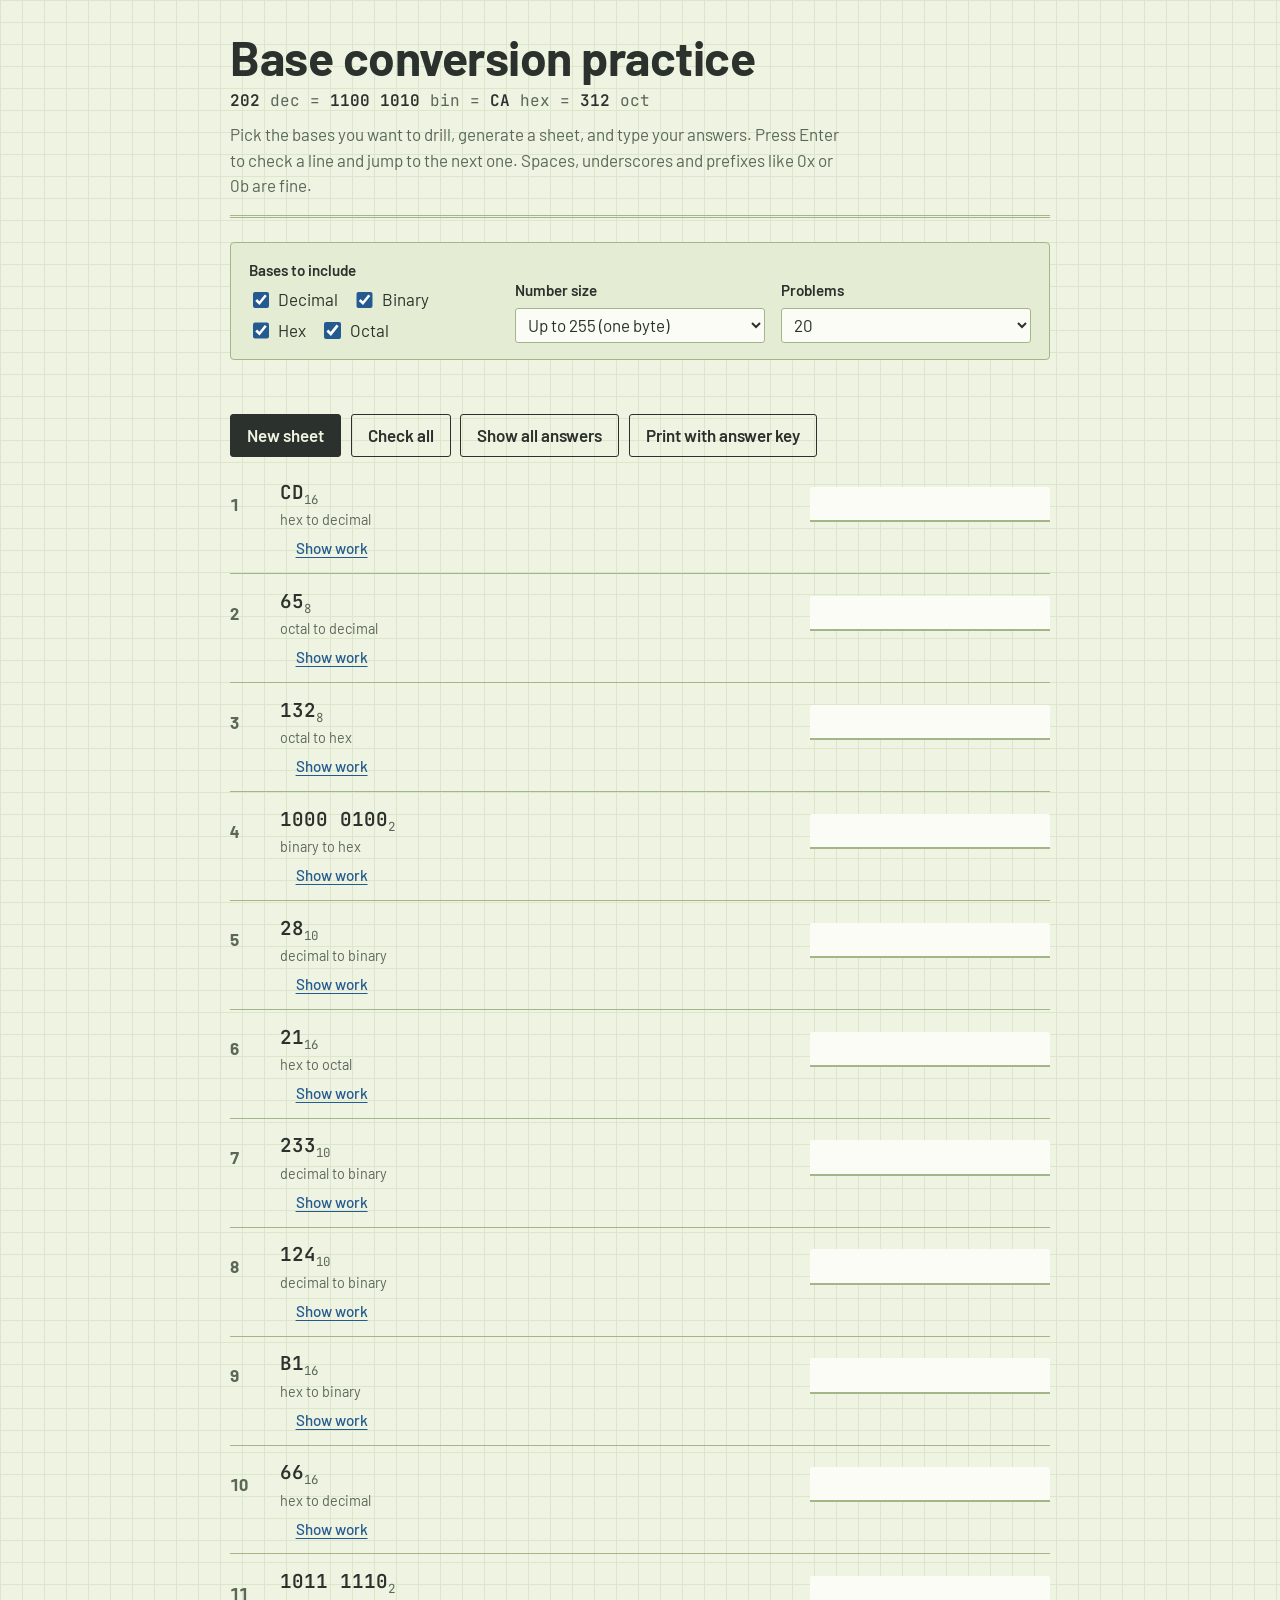
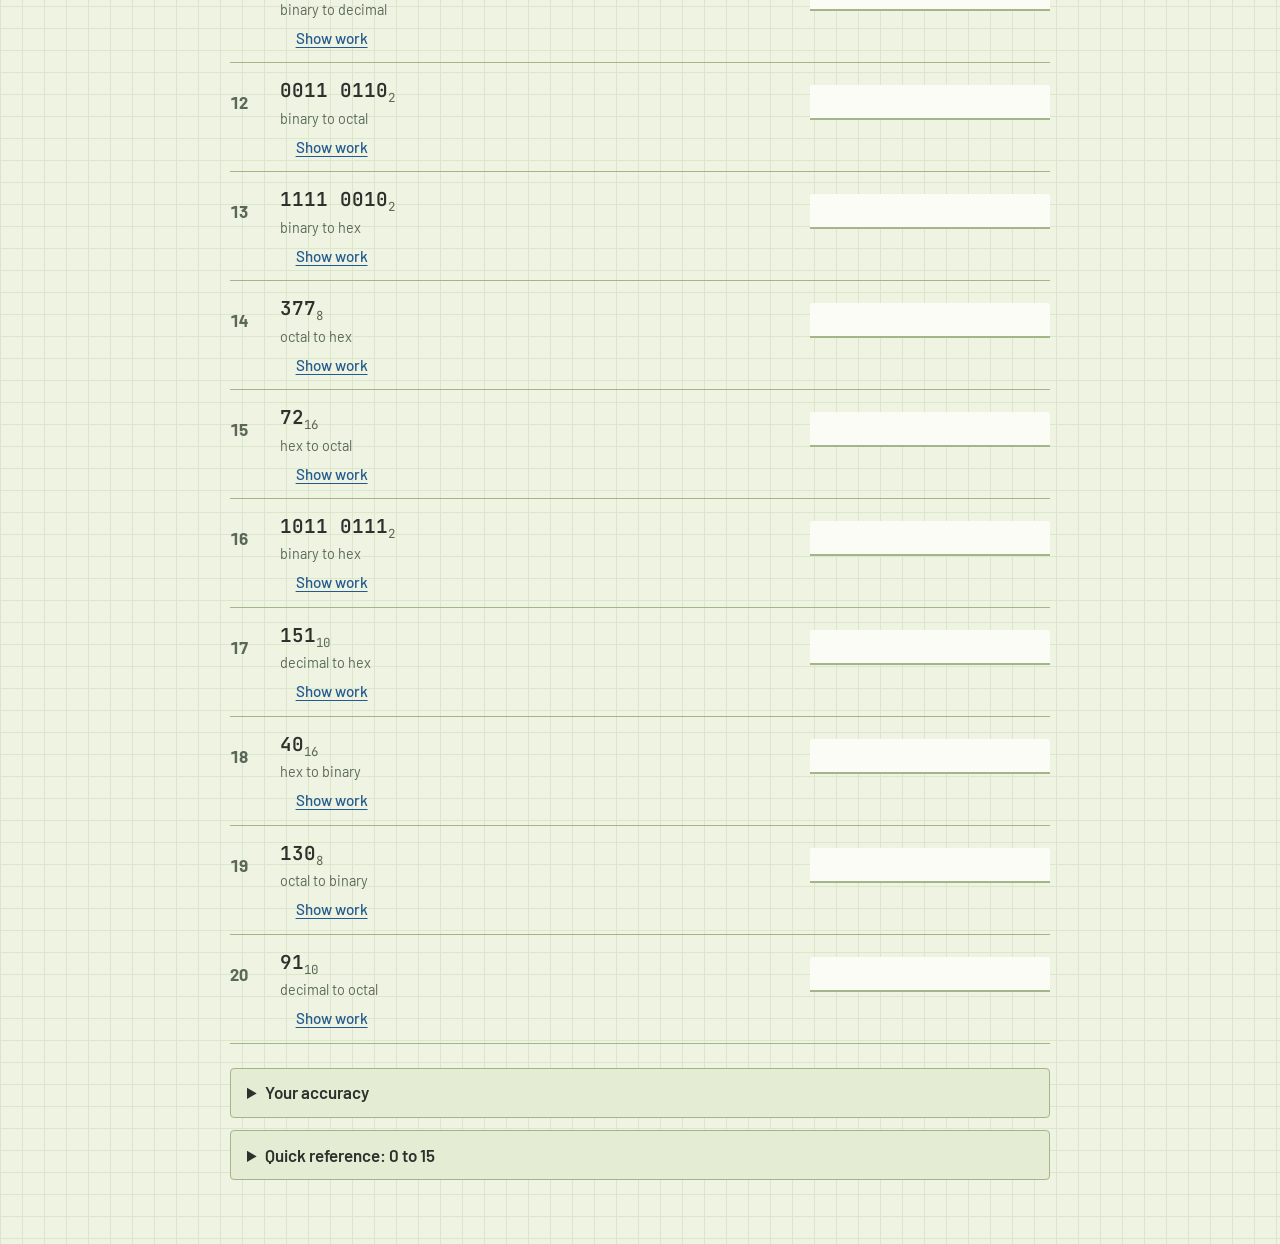
==== index.html @ 4b046d25 "File setup and docs before first deploy" ====
<!doctype html>
<html lang="en">
<head>
<meta charset="utf-8">
<meta name="viewport" content="width=device-width, initial-scale=1, viewport-fit=cover">
<title>Base Conversion Practice</title>
<meta name="description" content="Practice converting numbers between decimal, binary, hexadecimal and octal, with step-by-step worked solutions.">
<meta name="theme-color" content="#EEF3E2" media="(prefers-color-scheme: light)">
<meta name="theme-color" content="#1B221D" media="(prefers-color-scheme: dark)">
<link rel="manifest" href="./manifest.webmanifest">
<link rel="icon" href="./icons/icon.svg" type="image/svg+xml">
<link rel="apple-touch-icon" href="./icons/apple-touch-icon.png">
<meta name="apple-mobile-web-app-capable" content="yes">
<meta name="apple-mobile-web-app-title" content="Bases">
<meta name="apple-mobile-web-app-status-bar-style" content="default">
<link rel="preconnect" href="https://fonts.googleapis.com">
<link rel="preconnect" href="https://fonts.gstatic.com" crossorigin>
<link href="https://fonts.googleapis.com/css2?family=Barlow:wght@400;500;600;700&family=JetBrains+Mono:wght@400;600&display=swap" rel="stylesheet">
<link rel="stylesheet" href="./styles.css">
</head>
<body>
<main>
  <header>
    <h1>Base conversion practice</h1>
    <p class="bases-strip"><b>202</b> dec = <b>1100 1010</b> bin = <b>CA</b> hex = <b>312</b> oct</p>
    <p>Pick the bases you want to drill, generate a sheet, and type your answers. Press Enter to check a line and jump to the next one. Spaces, underscores and prefixes like 0x or 0b are fine.</p>
  </header>

  <section class="controls" aria-label="Sheet settings">
    <fieldset>
      <legend>Bases to include</legend>
      <div class="checks">
        <label><input type="checkbox" name="base" value="dec" checked> Decimal</label>
        <label><input type="checkbox" name="base" value="bin" checked> Binary</label>
        <label><input type="checkbox" name="base" value="hex" checked> Hex</label>
        <label><input type="checkbox" name="base" value="oct" checked> Octal</label>
      </div>
    </fieldset>
    <div>
      <label class="lbl" for="range">Number size</label>
      <select id="range">
        <option value="15">Up to 15 (one hex digit)</option>
        <option value="255" selected>Up to 255 (one byte)</option>
        <option value="4095">Up to 4095 (12 bits)</option>
        <option value="65535">Up to 65535 (two bytes)</option>
      </select>
    </div>
    <div>
      <label class="lbl" for="count">Problems</label>
      <select id="count">
        <option>10</option><option selected>20</option><option>30</option><option>40</option>
      </select>
    </div>
  </section>
  <p class="warn" id="warn" role="alert"></p>

  <div class="actions">
    <button id="newBtn">New sheet</button>
    <button id="checkBtn" class="ghost">Check all</button>
    <button id="revealBtn" class="ghost">Show all answers</button>
    <button id="printBtn" class="ghost">Print with answer key</button>
    <span class="score" id="score" aria-live="polite"></span>
  </div>

  <ol class="sheet" id="sheet"></ol>

  <details id="statsPanel">
    <summary>Your accuracy</summary>
    <p class="tips">Counts your first check on each problem. Stored only on this device.</p>
    <div class="tablewrap"><table id="stats"><thead><tr><th>Conversion</th><th>Correct</th><th>Tried</th><th>Accuracy</th></tr></thead><tbody></tbody></table></div>
    <button id="resetStats" class="ghost small">Reset stats</button>
  </details>

  <details>
    <summary>Quick reference: 0 to 15</summary>
    <div class="tablewrap"><table id="ref"><thead><tr><th>Decimal</th><th>Binary</th><th>Octal</th><th>Hex</th></tr></thead><tbody></tbody></table></div>
    <p class="tips">One hex digit is exactly 4 bits and one octal digit is exactly 3 bits, so binary to hex or octal is just grouping from the right. Anything to decimal is place values added up. Decimal to anything is repeated division, reading the remainders bottom to top.</p>
  </details>

  <section class="key" id="key"><h2>Answer key</h2><ol></ol></section>
</main>
<script src="./app.js"></script>
</body>
</html>
---- styles.css ----
:root{
  --paper:#EEF3E2; --grid:#DCE6CB; --ink:#2B312C; --muted:#5B6858; --red:#B3372C; --blue:#245A8F;
  --field:#FAFCF5; --line:#A3B689; --panel:#E4EDD3;
  box-sizing:border-box;
  padding-top:env(safe-area-inset-top,0px);
  padding-bottom:env(safe-area-inset-bottom,0px);
}
@media (prefers-color-scheme:dark){
  :root:not([data-theme="light"]){
    --paper:#1B221D; --grid:#232C26; --ink:#E2E8DA; --muted:#9BA996; --red:#EE8276; --blue:#91BCE8;
    --field:#212A24; --line:#4B5C4D; --panel:#222B25;
  }
}
:root[data-theme="dark"]{
  --paper:#1B221D; --grid:#232C26; --ink:#E2E8DA; --muted:#9BA996; --red:#EE8276; --blue:#91BCE8;
  --field:#212A24; --line:#4B5C4D; --panel:#222B25;
}
html{scroll-padding-top:env(safe-area-inset-top,0px)}
*,*::before,*::after{box-sizing:inherit}
body{
  margin:0; color:var(--ink); background-color:var(--paper);
  background-image:linear-gradient(var(--grid) 1px,transparent 1px),linear-gradient(90deg,var(--grid) 1px,transparent 1px);
  background-size:22px 22px;
  font-family:Barlow,"Helvetica Neue",Arial,sans-serif; font-size:17px; line-height:1.5;
}
main{max-width:860px; margin:0 auto; padding:2rem 1.25rem 4rem}
header{border-bottom:3px double var(--line); padding-bottom:1rem; margin-bottom:1.5rem}
h1{font-size:clamp(2rem,6vw,3rem); line-height:1.05; margin:0 0 .4rem; font-weight:700; letter-spacing:-.01em}
.bases-strip{font-family:"JetBrains Mono",Consolas,monospace; font-size:1rem; color:var(--muted); margin:0 0 .6rem; overflow-x:auto; white-space:nowrap}
.bases-strip b{color:var(--ink); font-weight:600}
header p{margin:0; max-width:62ch; color:var(--muted)}

.controls{background:var(--panel); border:1px solid var(--line); border-radius:4px; padding:1rem 1.1rem; display:grid; gap:1rem; grid-template-columns:repeat(auto-fit,minmax(190px,1fr)); align-items:end}
fieldset{border:0; margin:0; padding:0; min-width:0}
legend,.lbl{font-weight:600; font-size:.95rem; margin-bottom:.35rem; display:block; padding:0}
.checks{display:flex; flex-wrap:wrap; gap:.3rem .9rem}
.checks label{display:flex; align-items:center; gap:.35rem; cursor:pointer}
input[type=checkbox]{accent-color:var(--blue); width:1.05rem; height:1.05rem}
select{font:inherit; color:var(--ink); background:var(--field); border:1px solid var(--line); border-radius:3px; padding:.35rem .5rem; width:100%}
button{font:inherit; font-weight:600; cursor:pointer; border-radius:3px; padding:.5rem 1rem; border:1.5px solid var(--ink); background:var(--ink); color:var(--paper)}
button.ghost{background:transparent; color:var(--ink)}
button.small{padding:.3rem .8rem; font-size:.9rem; margin-top:.8rem}
button:focus-visible,input:focus-visible,select:focus-visible,summary:focus-visible{outline:2.5px solid var(--blue); outline-offset:2px}
.actions{display:flex; flex-wrap:wrap; gap:.6rem; margin:1.25rem 0 .5rem; align-items:center}
.score{margin-left:auto; font-weight:600; font-size:1.1rem}
.warn{color:var(--red); font-weight:600; min-height:1.5em; margin:.5rem 0 0}

ol.sheet{list-style:none; margin:.5rem 0 0; padding:0}
.prob{display:grid; grid-template-columns:2.2rem minmax(0,1fr) minmax(9rem,15rem); gap:.4rem .9rem; align-items:center; padding:.8rem 0; border-bottom:1px solid var(--line)}
.num{font-weight:700; color:var(--muted); font-variant-numeric:tabular-nums}
.q{min-width:0}
.val{font-family:"JetBrains Mono",Consolas,monospace; font-size:1.2rem; font-weight:600; word-break:break-all}
.val sub{font-size:.65em; color:var(--muted); font-weight:400}
.dir{display:block; font-size:.9rem; color:var(--muted)}
.ans input{width:100%; font-family:"JetBrains Mono",Consolas,monospace; font-size:1.05rem; color:var(--ink); background:var(--field); border:none; border-bottom:2px solid var(--line); padding:.35rem .4rem; border-radius:2px 2px 0 0}
.ans input.ok{border-bottom-color:var(--blue)}
.ans input.bad{border-bottom-color:var(--red)}
.below{grid-column:2 / -1; display:flex; flex-wrap:wrap; gap:.25rem 1rem; align-items:baseline}
.result{font-weight:600; font-size:.95rem}
.result.ok{color:var(--blue)}
.result.bad{color:var(--red)}
.mono{font-family:"JetBrains Mono",Consolas,monospace}
.worklink{background:none; border:none; color:var(--blue); padding:0; font-weight:500; font-size:.95rem; text-decoration:underline; text-underline-offset:3px}
.work{grid-column:2 / -1; font-family:"JetBrains Mono",Consolas,monospace; font-size:.88rem; line-height:1.7; background:var(--field); border-left:3px solid var(--blue); padding:.6rem .8rem; overflow-x:auto; white-space:nowrap}
.work p{margin:0}
.work .note{font-family:Barlow,sans-serif; font-size:.95rem; white-space:normal; color:var(--muted)}
.work .res{font-weight:600; color:var(--ink)}
.sr{position:absolute; width:1px; height:1px; overflow:hidden; clip:rect(0 0 0 0); white-space:nowrap}

details{margin-top:1.5rem; border:1px solid var(--line); border-radius:4px; background:var(--panel); padding:.7rem 1rem}
details + details{margin-top:.8rem}
summary{cursor:pointer; font-weight:600}
.tablewrap{overflow-x:auto; margin-top:.7rem}
table{border-collapse:collapse; font-family:"JetBrains Mono",Consolas,monospace; font-size:.9rem; min-width:100%}
th,td{padding:.25rem .8rem; text-align:right; border-bottom:1px solid var(--line)}
th:first-child,td:first-child{text-align:left}
#ref th:first-child,#ref td:first-child{text-align:right}
th{font-family:Barlow,sans-serif; font-weight:600}
td.empty{text-align:left; font-family:Barlow,sans-serif; color:var(--muted)}
.tips{font-size:.95rem; color:var(--muted); margin:.8rem 0 0; max-width:68ch}

.key{display:none}
@media (max-width:560px){
  .prob{grid-template-columns:2rem minmax(0,1fr)}
  .ans{grid-column:2}
  .score{margin-left:0; width:100%}
}
@media print{
  :root{padding:0}
  body{background:#fff; color:#000; font-size:12pt}
  .controls,.actions,.below,.work,details,.warn{display:none!important}
  main{padding:0; max-width:none}
  .prob{border-bottom:1px solid #999; padding:.55rem 0; break-inside:avoid}
  .ans input{border:none; border-bottom:1px solid #000; background:none; color:transparent}
  .key{display:block; break-before:page}
  .key ol{columns:2; font-family:"JetBrains Mono",Consolas,monospace; font-size:10pt}
}
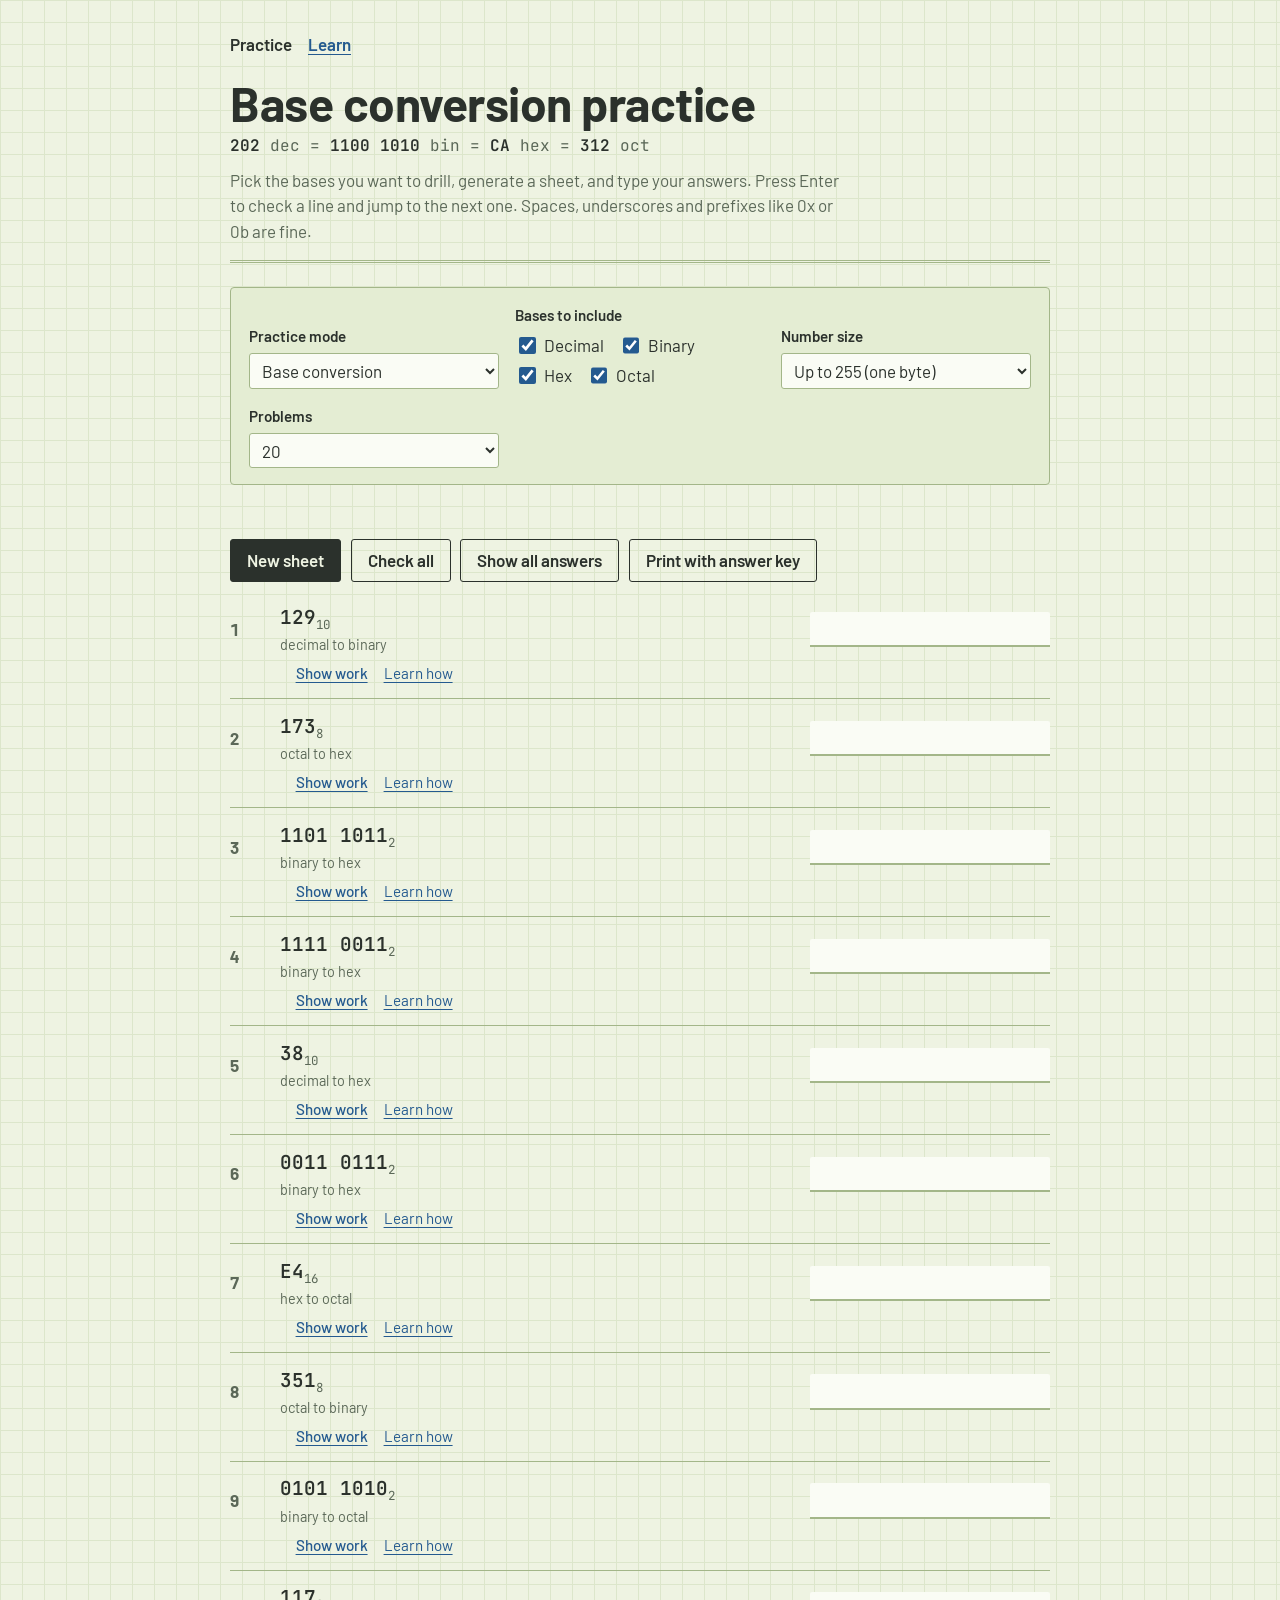
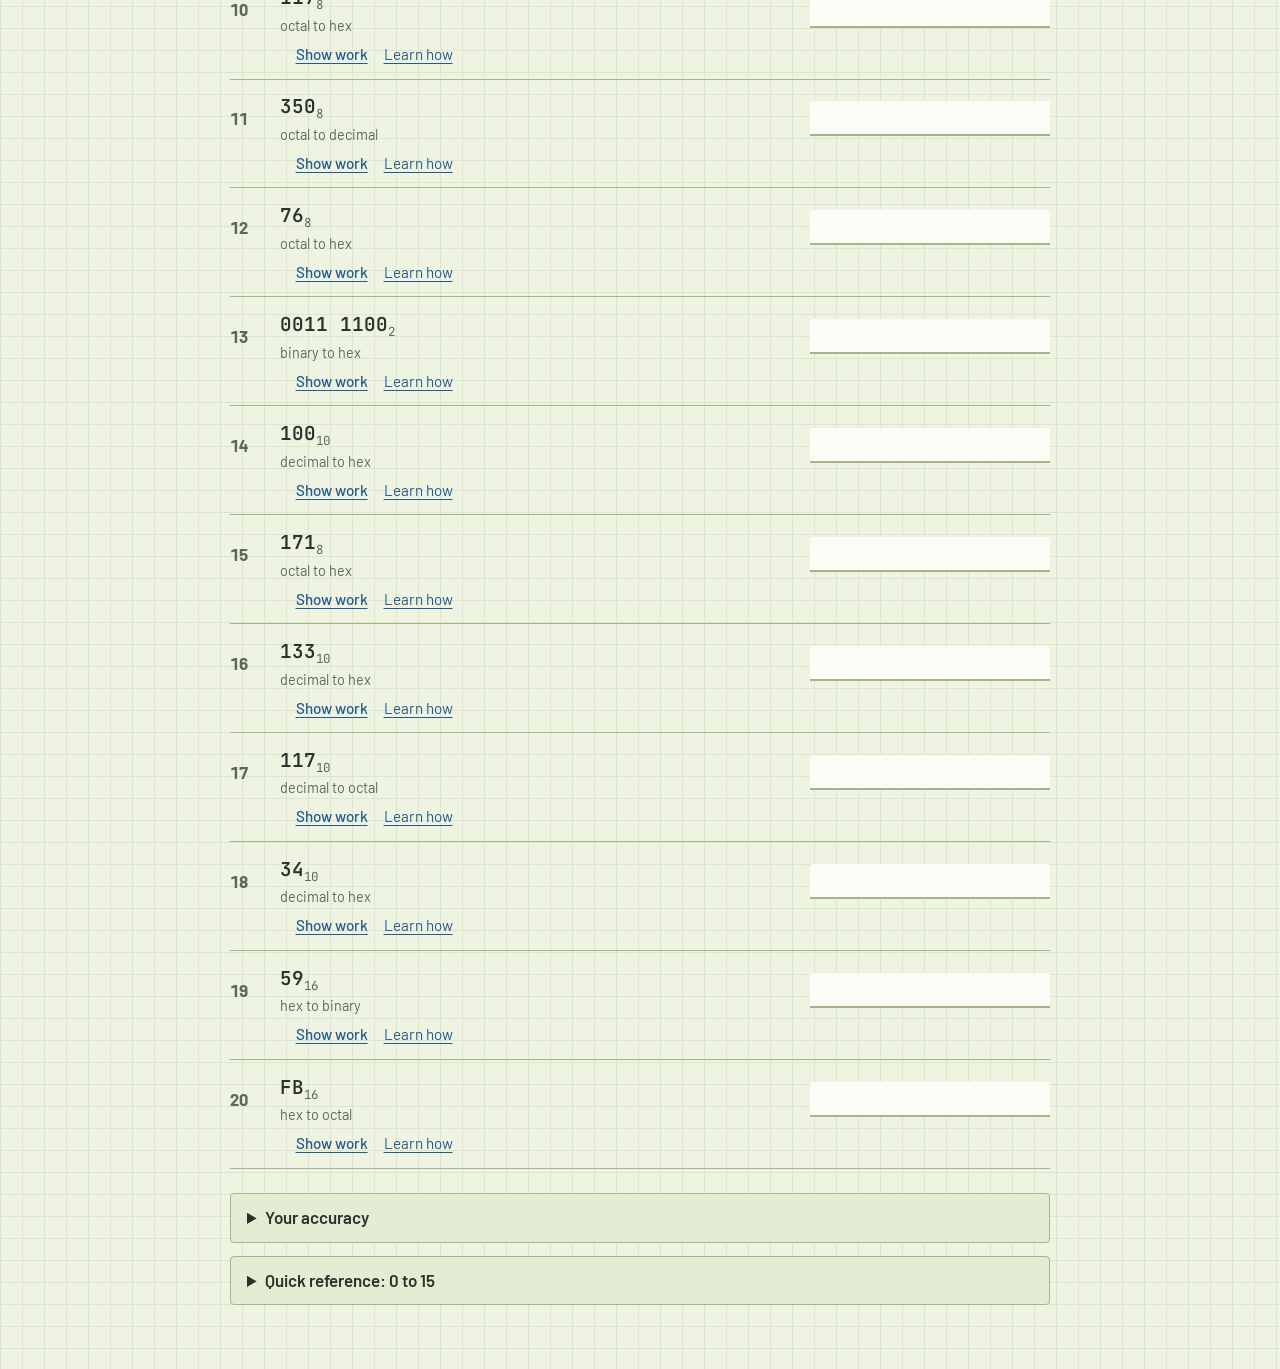
==== commit 0b42e3d2: "Test Branch GIP var" ====
--- a/index.html
+++ b/index.html
@@ -20,6 +20,7 @@
 </head>
 <body>
 <main>
+  <nav aria-label="Primary"><a href="./index.html" aria-current="page">Practice</a><a href="./learn.html">Learn</a></nav>
   <header>
     <h1>Base conversion practice</h1>
     <p class="bases-strip"><b>202</b> dec = <b>1100 1010</b> bin = <b>CA</b> hex = <b>312</b> oct</p>
@@ -27,30 +28,8 @@
   </header>
 
   <section class="controls" aria-label="Sheet settings">
-    <fieldset>
-      <legend>Bases to include</legend>
-      <div class="checks">
-        <label><input type="checkbox" name="base" value="dec" checked> Decimal</label>
-        <label><input type="checkbox" name="base" value="bin" checked> Binary</label>
-        <label><input type="checkbox" name="base" value="hex" checked> Hex</label>
-        <label><input type="checkbox" name="base" value="oct" checked> Octal</label>
-      </div>
-    </fieldset>
-    <div>
-      <label class="lbl" for="range">Number size</label>
-      <select id="range">
-        <option value="15">Up to 15 (one hex digit)</option>
-        <option value="255" selected>Up to 255 (one byte)</option>
-        <option value="4095">Up to 4095 (12 bits)</option>
-        <option value="65535">Up to 65535 (two bytes)</option>
-      </select>
-    </div>
-    <div>
-      <label class="lbl" for="count">Problems</label>
-      <select id="count">
-        <option>10</option><option selected>20</option><option>30</option><option>40</option>
-      </select>
-    </div>
+    <div><label class="lbl" for="mode">Practice mode</label><select id="mode"><option value="base">Base conversion</option><option value="signed">Signed integers</option><option value="float">Floating point</option></select></div>
+    <div id="modeOptions" class="mode-options"></div>
   </section>
   <p class="warn" id="warn" role="alert"></p>
 
@@ -79,6 +58,6 @@
 
   <section class="key" id="key"><h2>Answer key</h2><ol></ol></section>
 </main>
-<script src="./app.js"></script>
+<script type="module" src="./js/app.js"></script>
 </body>
 </html>
--- a/styles.css
+++ b/styles.css
@@ -24,6 +24,9 @@
   font-family:Barlow,"Helvetica Neue",Arial,sans-serif; font-size:17px; line-height:1.5;
 }
 main{max-width:860px; margin:0 auto; padding:2rem 1.25rem 4rem}
+nav{display:flex; gap:1rem; margin-bottom:1.25rem; font-weight:600}
+nav a,.learnlink{color:var(--blue); text-underline-offset:3px}
+nav a[aria-current="page"]{color:var(--ink); text-decoration:none}
 header{border-bottom:3px double var(--line); padding-bottom:1rem; margin-bottom:1.5rem}
 h1{font-size:clamp(2rem,6vw,3rem); line-height:1.05; margin:0 0 .4rem; font-weight:700; letter-spacing:-.01em}
 .bases-strip{font-family:"JetBrains Mono",Consolas,monospace; font-size:1rem; color:var(--muted); margin:0 0 .6rem; overflow-x:auto; white-space:nowrap}
@@ -31,6 +34,7 @@
 header p{margin:0; max-width:62ch; color:var(--muted)}
 
 .controls{background:var(--panel); border:1px solid var(--line); border-radius:4px; padding:1rem 1.1rem; display:grid; gap:1rem; grid-template-columns:repeat(auto-fit,minmax(190px,1fr)); align-items:end}
+.mode-options{display:contents}
 fieldset{border:0; margin:0; padding:0; min-width:0}
 legend,.lbl{font-weight:600; font-size:.95rem; margin-bottom:.35rem; display:block; padding:0}
 .checks{display:flex; flex-wrap:wrap; gap:.3rem .9rem}
@@ -53,9 +57,13 @@
 .val sub{font-size:.65em; color:var(--muted); font-weight:400}
 .dir{display:block; font-size:.9rem; color:var(--muted)}
 .ans input{width:100%; font-family:"JetBrains Mono",Consolas,monospace; font-size:1.05rem; color:var(--ink); background:var(--field); border:none; border-bottom:2px solid var(--line); padding:.35rem .4rem; border-radius:2px 2px 0 0}
+.split-fields{display:flex; gap:.35rem}
+.split-fields label{min-width:0; flex:1}
+.split-fields label span{display:block; color:var(--muted); font-size:.75rem; font-family:Barlow,sans-serif}
 .ans input.ok{border-bottom-color:var(--blue)}
 .ans input.bad{border-bottom-color:var(--red)}
 .below{grid-column:2 / -1; display:flex; flex-wrap:wrap; gap:.25rem 1rem; align-items:baseline}
+.learnlink{font-size:.95rem}
 .result{font-weight:600; font-size:.95rem}
 .result.ok{color:var(--blue)}
 .result.bad{color:var(--red)}
@@ -77,13 +85,25 @@
 #ref th:first-child,#ref td:first-child{text-align:right}
 th{font-family:Barlow,sans-serif; font-weight:600}
 td.empty{text-align:left; font-family:Barlow,sans-serif; color:var(--muted)}
+tr.group th{background:var(--panel); color:var(--blue); text-align:left; padding-top:.65rem}
 .tips{font-size:.95rem; color:var(--muted); margin:.8rem 0 0; max-width:68ch}
+
+.toc{border:1px solid var(--line); background:var(--panel); padding:.8rem 1rem; margin-bottom:1.5rem}
+.toc ol{columns:2; margin:.35rem 0 0; padding-left:1.4rem}
+.toc li{padding:.1rem 0}
+article{border-bottom:1px solid var(--line); padding:1rem 0 1.5rem; max-width:72ch}
+article h2{margin:0 0 .35rem; font-size:1.45rem}
+article p{max-width:68ch}
+.example{background:var(--field); border-left:3px solid var(--blue); padding:.7rem .9rem; margin-top:.8rem; overflow-x:auto}
+.example strong{display:block; font-family:Barlow,sans-serif; margin-bottom:.25rem}
+.example .learnlink{display:inline-block; margin-top:.5rem}
 
 .key{display:none}
 @media (max-width:560px){
   .prob{grid-template-columns:2rem minmax(0,1fr)}
   .ans{grid-column:2}
   .score{margin-left:0; width:100%}
+  .toc ol{columns:1}
 }
 @media print{
   :root{padding:0}
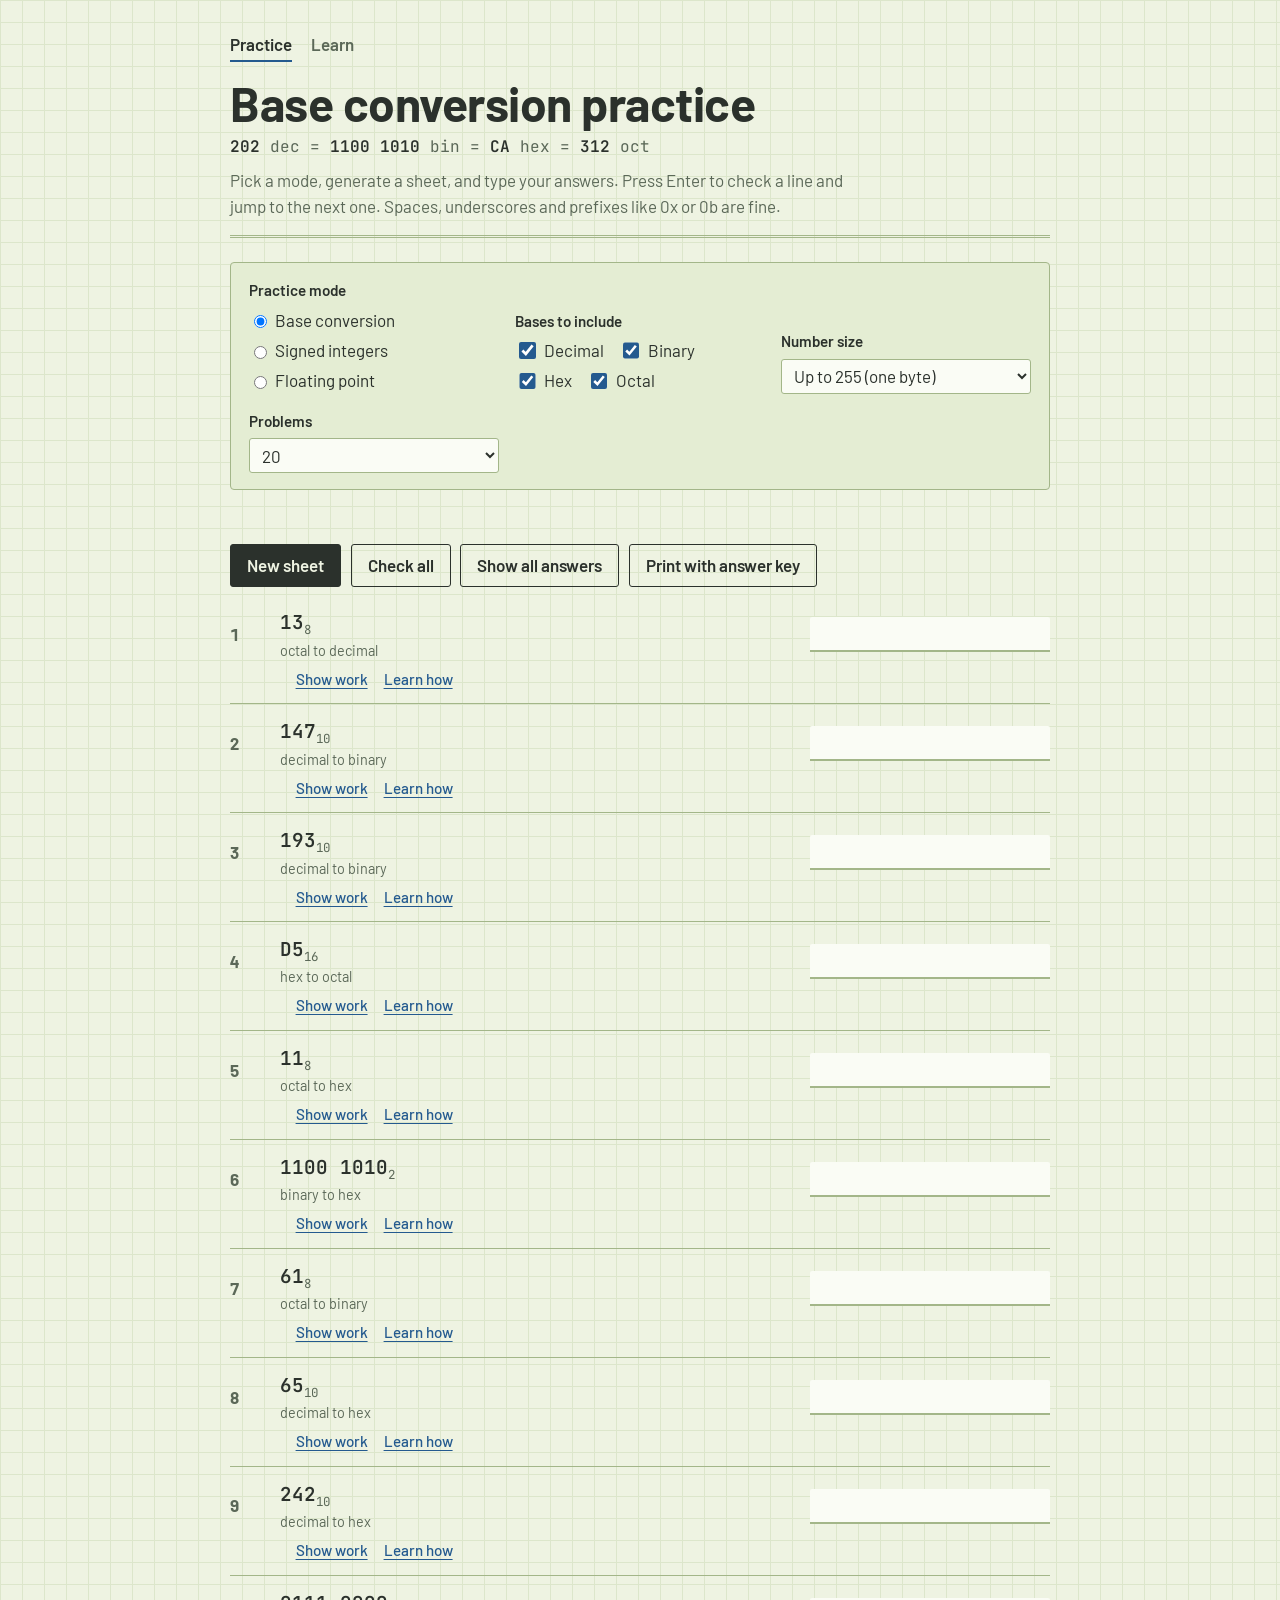
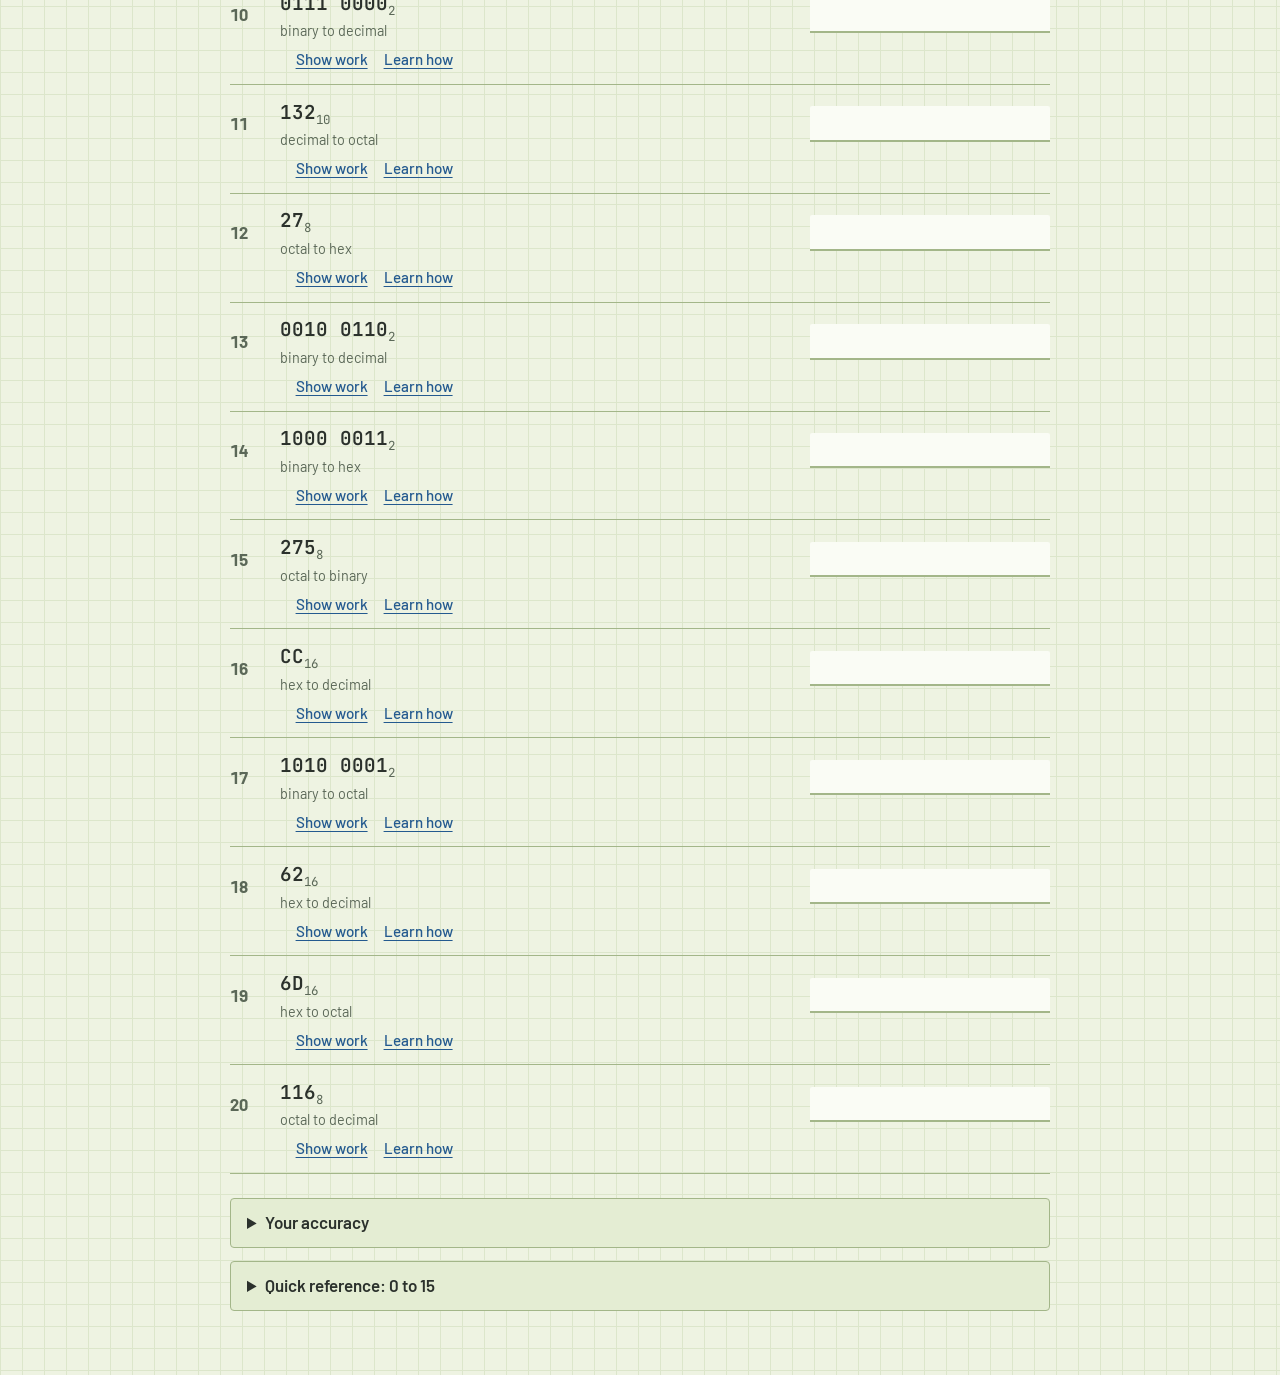
==== commit 4d2d2ad2: "Lessons and signed numbers added, + test" ====
--- a/index.html
+++ b/index.html
@@ -4,7 +4,7 @@
 <meta charset="utf-8">
 <meta name="viewport" content="width=device-width, initial-scale=1, viewport-fit=cover">
 <title>Base Conversion Practice</title>
-<meta name="description" content="Practice converting numbers between decimal, binary, hexadecimal and octal, with step-by-step worked solutions.">
+<meta name="description" content="Practice converting numbers between decimal, binary, hexadecimal and octal, signed integers, and IEEE 754 floating point, with step-by-step worked solutions.">
 <meta name="theme-color" content="#EEF3E2" media="(prefers-color-scheme: light)">
 <meta name="theme-color" content="#1B221D" media="(prefers-color-scheme: dark)">
 <link rel="manifest" href="./manifest.webmanifest">
@@ -20,16 +20,25 @@
 </head>
 <body>
 <main>
-  <nav aria-label="Primary"><a href="./index.html" aria-current="page">Practice</a><a href="./learn.html">Learn</a></nav>
+  <nav class="sitenav" aria-label="Site">
+    <a href="./index.html" aria-current="page">Practice</a>
+    <a href="./learn.html">Learn</a>
+  </nav>
   <header>
     <h1>Base conversion practice</h1>
     <p class="bases-strip"><b>202</b> dec = <b>1100 1010</b> bin = <b>CA</b> hex = <b>312</b> oct</p>
-    <p>Pick the bases you want to drill, generate a sheet, and type your answers. Press Enter to check a line and jump to the next one. Spaces, underscores and prefixes like 0x or 0b are fine.</p>
+    <p>Pick a mode, generate a sheet, and type your answers. Press Enter to check a line and jump to the next one. Spaces, underscores and prefixes like 0x or 0b are fine.</p>
   </header>
 
   <section class="controls" aria-label="Sheet settings">
-    <div><label class="lbl" for="mode">Practice mode</label><select id="mode"><option value="base">Base conversion</option><option value="signed">Signed integers</option><option value="float">Floating point</option></select></div>
-    <div id="modeOptions" class="mode-options"></div>
+    <div class="mode-select" id="modeSelect"></div>
+    <div class="mode-options" id="modeOptions"></div>
+    <div>
+      <label class="lbl" for="count">Problems</label>
+      <select id="count">
+        <option>10</option><option selected>20</option><option>30</option><option>40</option>
+      </select>
+    </div>
   </section>
   <p class="warn" id="warn" role="alert"></p>
 
--- a/styles.css
+++ b/styles.css
@@ -24,9 +24,10 @@
   font-family:Barlow,"Helvetica Neue",Arial,sans-serif; font-size:17px; line-height:1.5;
 }
 main{max-width:860px; margin:0 auto; padding:2rem 1.25rem 4rem}
-nav{display:flex; gap:1rem; margin-bottom:1.25rem; font-weight:600}
-nav a,.learnlink{color:var(--blue); text-underline-offset:3px}
-nav a[aria-current="page"]{color:var(--ink); text-decoration:none}
+.sitenav{display:flex; gap:1.2rem; margin-bottom:1rem; font-weight:600}
+.sitenav a{color:var(--muted); text-decoration:none; padding-bottom:.15rem; border-bottom:2px solid transparent}
+.sitenav a[aria-current="page"]{color:var(--ink); border-bottom-color:var(--blue)}
+.sitenav a:hover{color:var(--ink)}
 header{border-bottom:3px double var(--line); padding-bottom:1rem; margin-bottom:1.5rem}
 h1{font-size:clamp(2rem,6vw,3rem); line-height:1.05; margin:0 0 .4rem; font-weight:700; letter-spacing:-.01em}
 .bases-strip{font-family:"JetBrains Mono",Consolas,monospace; font-size:1rem; color:var(--muted); margin:0 0 .6rem; overflow-x:auto; white-space:nowrap}
@@ -34,7 +35,7 @@
 header p{margin:0; max-width:62ch; color:var(--muted)}
 
 .controls{background:var(--panel); border:1px solid var(--line); border-radius:4px; padding:1rem 1.1rem; display:grid; gap:1rem; grid-template-columns:repeat(auto-fit,minmax(190px,1fr)); align-items:end}
-.mode-options{display:contents}
+.mode-select,.mode-options{display:contents}
 fieldset{border:0; margin:0; padding:0; min-width:0}
 legend,.lbl{font-weight:600; font-size:.95rem; margin-bottom:.35rem; display:block; padding:0}
 .checks{display:flex; flex-wrap:wrap; gap:.3rem .9rem}
@@ -57,18 +58,22 @@
 .val sub{font-size:.65em; color:var(--muted); font-weight:400}
 .dir{display:block; font-size:.9rem; color:var(--muted)}
 .ans input{width:100%; font-family:"JetBrains Mono",Consolas,monospace; font-size:1.05rem; color:var(--ink); background:var(--field); border:none; border-bottom:2px solid var(--line); padding:.35rem .4rem; border-radius:2px 2px 0 0}
-.split-fields{display:flex; gap:.35rem}
-.split-fields label{min-width:0; flex:1}
-.split-fields label span{display:block; color:var(--muted); font-size:.75rem; font-family:Barlow,sans-serif}
 .ans input.ok{border-bottom-color:var(--blue)}
 .ans input.bad{border-bottom-color:var(--red)}
+.fieldset-ans{grid-column:1 / -1; display:flex; flex-wrap:wrap; gap:.7rem; margin-top:.2rem}
+.field-in{display:flex; flex-direction:column; align-items:flex-start; gap:.2rem}
+.field-in input{font-family:"JetBrains Mono",Consolas,monospace; font-size:1rem; color:var(--ink); background:var(--field); border:none; border-bottom:2px solid var(--line); padding:.3rem .4rem; border-radius:2px 2px 0 0; width:auto}
+.field-in input.ok{border-bottom-color:var(--blue)}
+.field-in input.bad{border-bottom-color:var(--red)}
+.field-lbl{font-size:.72rem; color:var(--muted)}
+.fields{display:inline-flex; gap:.35em; flex-wrap:wrap; vertical-align:middle}
+.fields .field{background:var(--field); border:1px solid var(--line); border-radius:2px; padding:.05em .4em}
 .below{grid-column:2 / -1; display:flex; flex-wrap:wrap; gap:.25rem 1rem; align-items:baseline}
-.learnlink{font-size:.95rem}
 .result{font-weight:600; font-size:.95rem}
 .result.ok{color:var(--blue)}
 .result.bad{color:var(--red)}
 .mono{font-family:"JetBrains Mono",Consolas,monospace}
-.worklink{background:none; border:none; color:var(--blue); padding:0; font-weight:500; font-size:.95rem; text-decoration:underline; text-underline-offset:3px}
+.worklink,.learnlink{background:none; border:none; color:var(--blue); padding:0; font-weight:500; font-size:.95rem; text-decoration:underline; text-underline-offset:3px; cursor:pointer}
 .work{grid-column:2 / -1; font-family:"JetBrains Mono",Consolas,monospace; font-size:.88rem; line-height:1.7; background:var(--field); border-left:3px solid var(--blue); padding:.6rem .8rem; overflow-x:auto; white-space:nowrap}
 .work p{margin:0}
 .work .note{font-family:Barlow,sans-serif; font-size:.95rem; white-space:normal; color:var(--muted)}
@@ -85,33 +90,46 @@
 #ref th:first-child,#ref td:first-child{text-align:right}
 th{font-family:Barlow,sans-serif; font-weight:600}
 td.empty{text-align:left; font-family:Barlow,sans-serif; color:var(--muted)}
-tr.group th{background:var(--panel); color:var(--blue); text-align:left; padding-top:.65rem}
+tr.stat-group td{text-align:left; font-family:Barlow,sans-serif; font-weight:600; color:var(--muted); padding-top:.6rem; border-bottom-color:var(--muted)}
 .tips{font-size:.95rem; color:var(--muted); margin:.8rem 0 0; max-width:68ch}
 
-.toc{border:1px solid var(--line); background:var(--panel); padding:.8rem 1rem; margin-bottom:1.5rem}
-.toc ol{columns:2; margin:.35rem 0 0; padding-left:1.4rem}
-.toc li{padding:.1rem 0}
-article{border-bottom:1px solid var(--line); padding:1rem 0 1.5rem; max-width:72ch}
-article h2{margin:0 0 .35rem; font-size:1.45rem}
-article p{max-width:68ch}
-.example{background:var(--field); border-left:3px solid var(--blue); padding:.7rem .9rem; margin-top:.8rem; overflow-x:auto}
-.example strong{display:block; font-family:Barlow,sans-serif; margin-bottom:.25rem}
-.example .learnlink{display:inline-block; margin-top:.5rem}
+.key{display:none}
 
-.key{display:none}
+/* ---------- learn.html ---------- */
+.lesson-toc{background:var(--panel); border:1px solid var(--line); border-radius:4px; padding:1rem 1.3rem; margin:0 0 2rem}
+.lesson-toc h2{margin-top:0}
+.lesson-toc ol{margin:0; padding-left:1.2rem; columns:2; column-gap:2rem}
+.lesson-toc li{margin:.25rem 0; break-inside:avoid}
+.lesson-toc a{color:var(--ink)}
+.lesson{margin:0 0 2.5rem; padding-bottom:2rem; border-bottom:1px solid var(--line)}
+.lesson:last-of-type{border-bottom:none}
+.lesson h2{font-size:1.4rem; margin:0 0 .8rem; scroll-margin-top:1rem}
+.lesson p{max-width:68ch; margin:0 0 .8rem}
+.example{background:var(--field); border-left:3px solid var(--blue); border-radius:0 4px 4px 0; padding:.7rem 1rem; margin:1rem 0; font-family:"JetBrains Mono",Consolas,monospace; font-size:.9rem; line-height:1.7; overflow-x:auto}
+.example p{margin:0; max-width:none; white-space:nowrap}
+.example .note{font-family:Barlow,sans-serif; font-size:.95rem; white-space:normal; color:var(--muted)}
+.example .res{font-weight:600; color:var(--ink)}
+.example-label{font-family:Barlow,sans-serif; font-weight:600; font-size:.85rem; color:var(--muted); margin:0 0 .4rem; text-transform:uppercase; letter-spacing:.03em}
+.practice-link{display:inline-block; margin-top:.4rem; font-weight:600; color:var(--blue); text-decoration:none; border-bottom:2px solid var(--blue)}
+.practice-link:hover{color:var(--ink); border-bottom-color:var(--ink)}
+.top-link{font-size:.85rem}
+@media print{
+  .practice-link,.top-link{display:none!important}
+  .lesson{break-inside:avoid}
+}
 @media (max-width:560px){
   .prob{grid-template-columns:2rem minmax(0,1fr)}
   .ans{grid-column:2}
   .score{margin-left:0; width:100%}
-  .toc ol{columns:1}
 }
 @media print{
   :root{padding:0}
   body{background:#fff; color:#000; font-size:12pt}
-  .controls,.actions,.below,.work,details,.warn{display:none!important}
+  .controls,.actions,.below,.work,details,.warn,.sitenav{display:none!important}
   main{padding:0; max-width:none}
   .prob{border-bottom:1px solid #999; padding:.55rem 0; break-inside:avoid}
-  .ans input{border:none; border-bottom:1px solid #000; background:none; color:transparent}
+  .ans input,.field-in input{border:none; border-bottom:1px solid #000; background:none; color:transparent}
+  .field-lbl{color:#000}
   .key{display:block; break-before:page}
   .key ol{columns:2; font-family:"JetBrains Mono",Consolas,monospace; font-size:10pt}
 }
